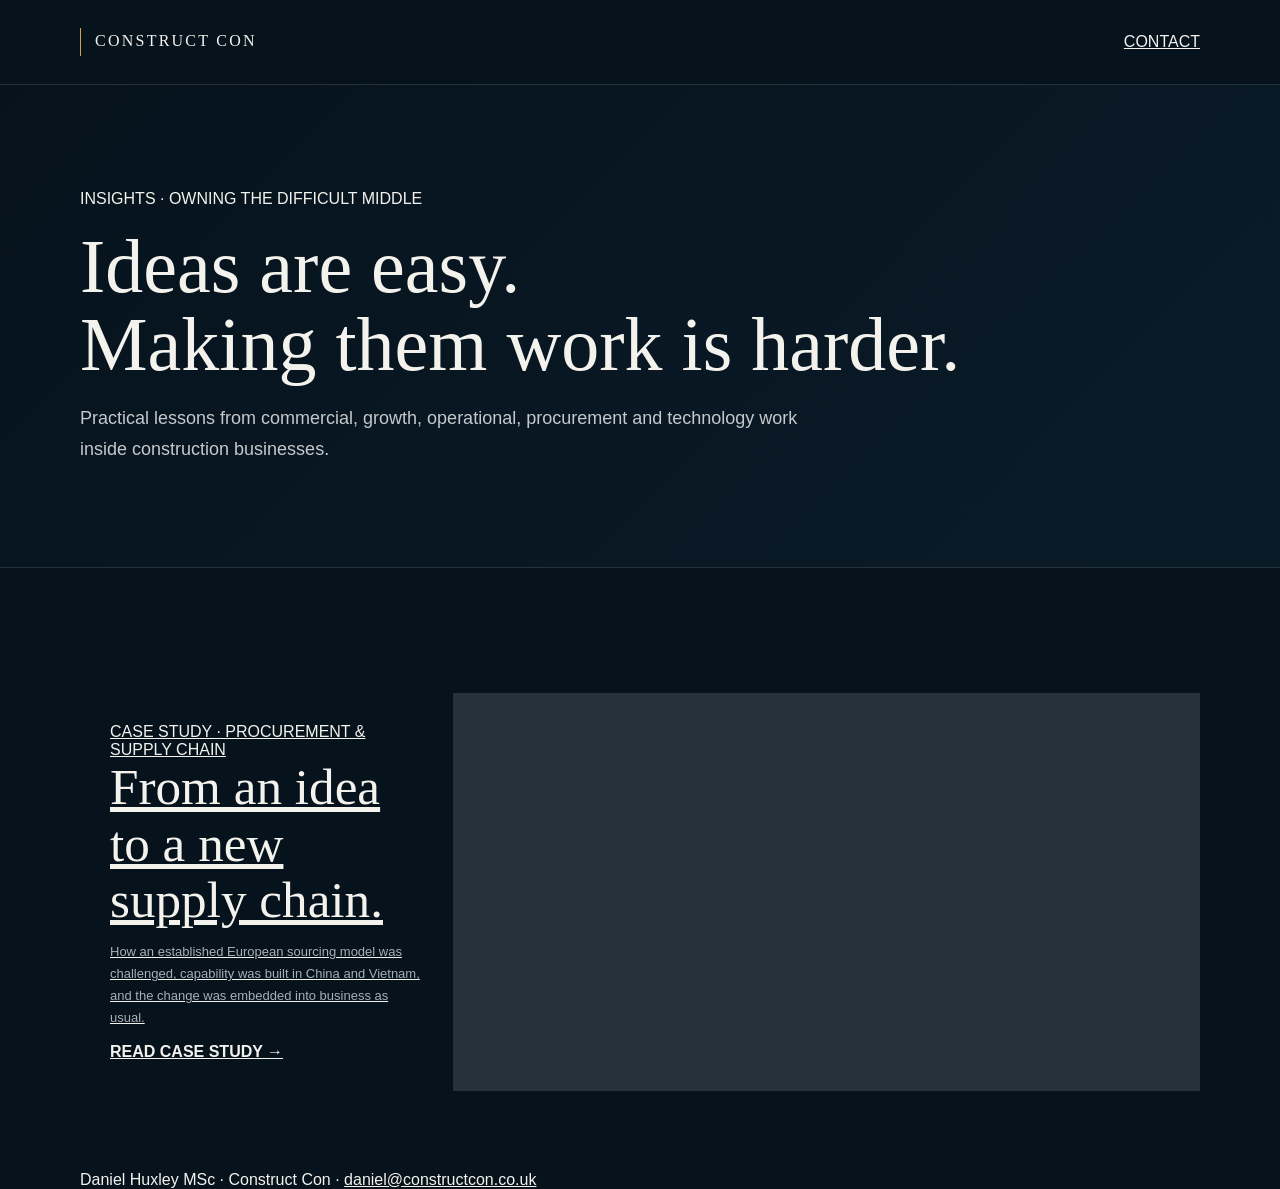
==== insights.html @ 3d90cc9d "Add Construct Con insights hub" ====
<!doctype html><html lang="en-GB"><head><meta charset="utf-8"><meta name="viewport" content="width=device-width,initial-scale=1"><title>Construction Consultancy Insights | Construct Con</title><meta name="description" content="Practical construction consultancy insights on commercial management, procurement, growth, operations and turning change into business as usual."><link rel="canonical" href="https://constructcon.co.uk/insights.html"><link rel="stylesheet" href="seo.css"><meta name="theme-color" content="#06131d"></head><body><header><div class="wrap nav"><a class="brand" href="/"><i></i>CONSTRUCT CON</a><a href="/#contact">CONTACT</a></div></header><main><section class="hero"><div class="wrap"><div class="ey">INSIGHTS · OWNING THE DIFFICULT MIDDLE</div><h1>Ideas are easy.<br>Making them work is harder.</h1><p class="lead">Practical lessons from commercial, growth, operational, procurement and technology work inside construction businesses.</p></div></section><section class="section"><div class="wrap"><div class="cards"><a class="card" href="/insights/difficult-middle-supply-chain.html"><span>CASE STUDY · PROCUREMENT &amp; SUPPLY CHAIN</span><h2>From an idea to a new supply chain.</h2><p>How an established European sourcing model was challenged, capability was built in China and Vietnam, and the change was embedded into business as usual.</p><b>READ CASE STUDY →</b></a></div></div></section></main><footer><div class="wrap">Daniel Huxley MSc · Construct Con · <a href="mailto:daniel@constructcon.co.uk">daniel@constructcon.co.uk</a></div></footer></body></html>
---- seo.css ----
:root{--navy:#06131d;--navy2:#0a1b28;--gold:#cda54b;--white:#f4f2ed;--muted:#a8afb5;--line:rgba(255,255,255,.13)}*{box-sizing:border-box}html{scroll-behavior:smooth}body{margin:0;background:var(--navy);color:var(--white);font-family:Arial,Helvetica,sans-serif}a{color:inherit}.wrap{width:min(1120px,88vw);margin:auto}header{border-bottom:1px solid var(--line);padding:28px 0}.nav{display:flex;justify-content:space-between;align-items:center;gap:30px}.brand{font-family:Georgia,serif;letter-spacing:.14em;text-decoration:none}.brand:before{content:'';display:inline-block;width:1px;height:28px;background:var(--gold);vertical-align:middle;margin-right:14px}.nav nav{display:flex;gap:22px;font-size:10px;letter-spacing:.12em}.nav nav a{text-decoration:none}.hero{padding:105px 0 85px;background:linear-gradient(135deg,var(--navy),var(--navy2))}.eyebrow{color:var(--gold);font-size:10px;letter-spacing:.22em;text-transform:uppercase}.hero h1,h2{font-family:Georgia,serif;font-weight:400}.hero h1{font-size:clamp(45px,6vw,76px);line-height:1.02;max-width:900px;margin:20px 0}.hero p{max-width:760px;color:#c4c9cc;font-size:18px;line-height:1.7}.cta{display:inline-block;margin-top:22px;border:1px solid var(--gold);padding:14px 22px;color:var(--gold);text-decoration:none;font-size:10px;letter-spacing:.15em}.section{padding:80px 0;border-top:1px solid var(--line)}.grid{display:grid;grid-template-columns:.85fr 1.15fr;gap:70px}.section h2{font-size:clamp(34px,4vw,54px);line-height:1.1;margin:0}.copy{color:#bec4c8;line-height:1.85}.cards{display:grid;grid-template-columns:repeat(3,1fr);gap:1px;background:var(--line);margin-top:45px}.card{background:var(--navy);padding:30px}.card h3{font-family:Georgia,serif;font-weight:400;font-size:21px}.card p{color:var(--muted);font-size:13px;line-height:1.7}.gold{color:var(--gold)}.links-row{display:flex;flex-wrap:wrap;gap:12px;margin-top:28px}.links-row a{border:1px solid var(--line);padding:10px 13px;text-decoration:none;color:#c7ccd0;font-size:11px}.footer{padding:50px 0;border-top:1px solid var(--line);color:#929ba2;font-size:11px;line-height:1.8}.footer a{color:var(--gold)}@media(max-width:760px){.nav nav{display:none}.hero{padding:75px 0 60px}.grid{grid-template-columns:1fr;gap:28px}.cards{grid-template-columns:1fr}.section{padding:60px 0}.hero p{font-size:16px}}
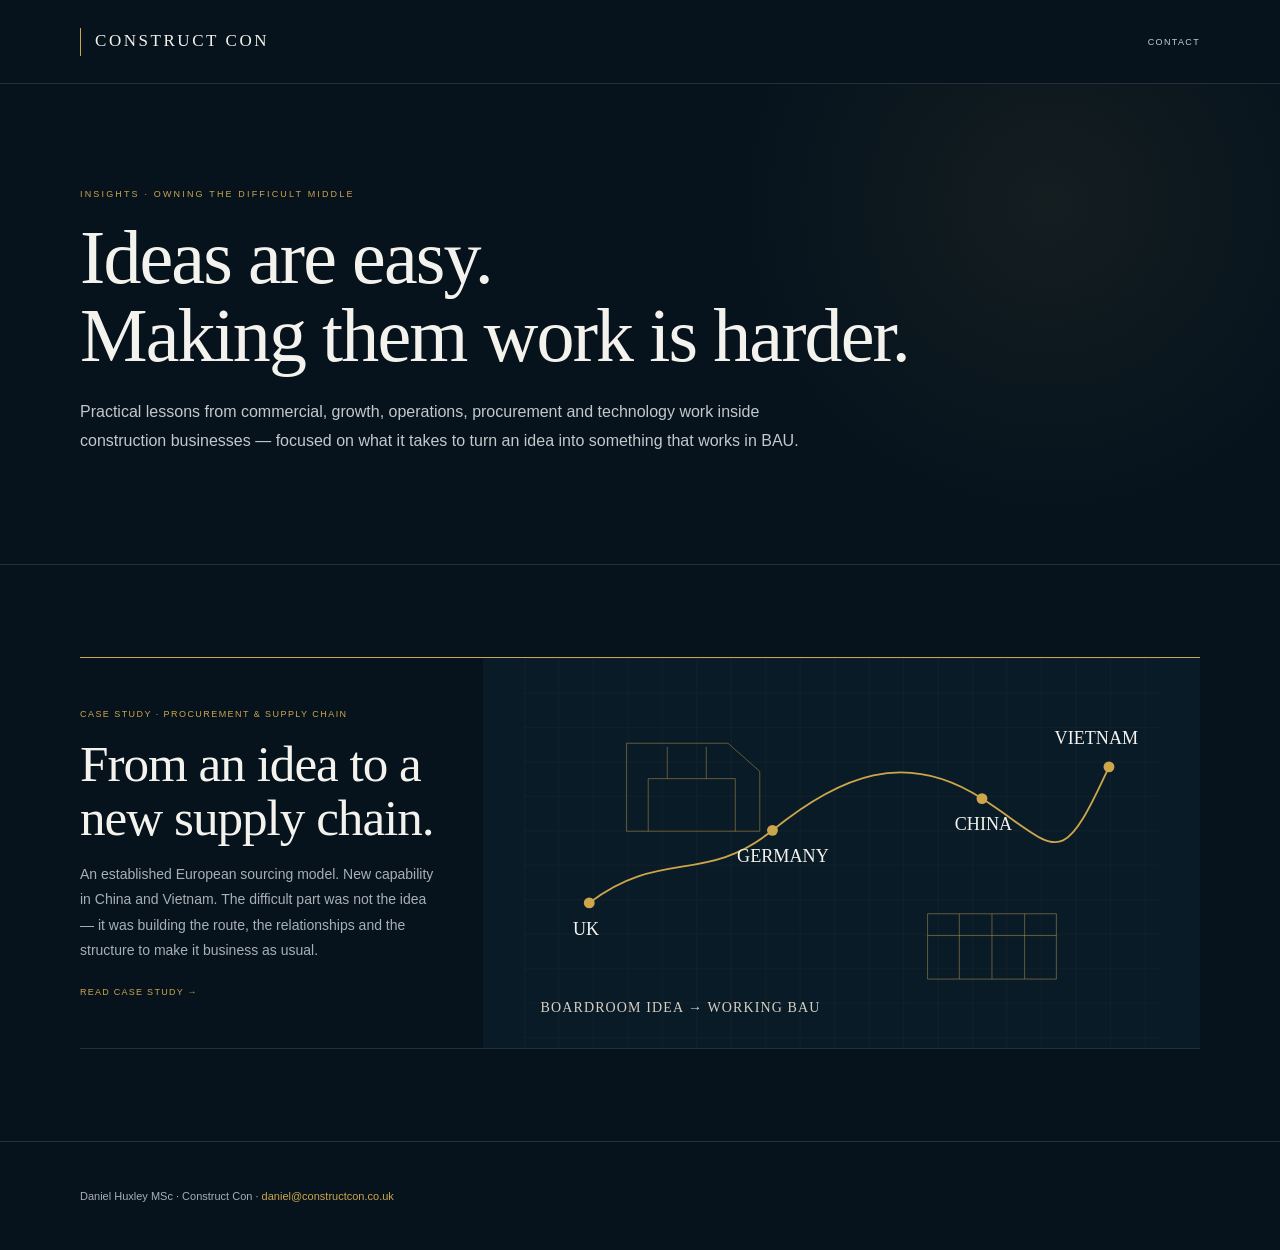
==== commit 4fc4b970: "Refine Insights layout and add themed case study artwork" ====
--- a/insights.html
+++ b/insights.html
@@ -1 +1 @@
-<!doctype html><html lang="en-GB"><head><meta charset="utf-8"><meta name="viewport" content="width=device-width,initial-scale=1"><title>Construction Consultancy Insights | Construct Con</title><meta name="description" content="Practical construction consultancy insights on commercial management, procurement, growth, operations and turning change into business as usual."><link rel="canonical" href="https://constructcon.co.uk/insights.html"><link rel="stylesheet" href="seo.css"><meta name="theme-color" content="#06131d"></head><body><header><div class="wrap nav"><a class="brand" href="/"><i></i>CONSTRUCT CON</a><a href="/#contact">CONTACT</a></div></header><main><section class="hero"><div class="wrap"><div class="ey">INSIGHTS · OWNING THE DIFFICULT MIDDLE</div><h1>Ideas are easy.<br>Making them work is harder.</h1><p class="lead">Practical lessons from commercial, growth, operational, procurement and technology work inside construction businesses.</p></div></section><section class="section"><div class="wrap"><div class="cards"><a class="card" href="/insights/difficult-middle-supply-chain.html"><span>CASE STUDY · PROCUREMENT &amp; SUPPLY CHAIN</span><h2>From an idea to a new supply chain.</h2><p>How an established European sourcing model was challenged, capability was built in China and Vietnam, and the change was embedded into business as usual.</p><b>READ CASE STUDY →</b></a></div></div></section></main><footer><div class="wrap">Daniel Huxley MSc · Construct Con · <a href="mailto:daniel@constructcon.co.uk">daniel@constructcon.co.uk</a></div></footer></body></html>+<!doctype html><html lang="en-GB"><head><meta charset="utf-8"><meta name="viewport" content="width=device-width,initial-scale=1"><title>Construction Consultancy Insights | Construct Con</title><meta name="description" content="Practical construction consultancy insights on commercial management, procurement, growth, operations and turning change into business as usual."><link rel="canonical" href="https://constructcon.co.uk/insights.html"><meta name="theme-color" content="#06131d"><style>:root{--n:#06131d;--n2:#0a1b28;--g:#cda54b;--w:#f4f2ed;--m:#a8afb5;--l:rgba(255,255,255,.12)}*{box-sizing:border-box}body{margin:0;background:var(--n);color:var(--w);font-family:Arial,sans-serif;-webkit-font-smoothing:antialiased}a{color:inherit;text-decoration:none}.wrap{width:min(1120px,88vw);margin:auto}header{height:84px;border-bottom:1px solid var(--l);display:flex;align-items:center}.nav{display:flex;align-items:center;justify-content:space-between}.brand{font:400 17px Georgia,serif;letter-spacing:.15em}.brand:before{content:'';display:inline-block;width:1px;height:28px;background:var(--g);margin-right:14px;vertical-align:middle}.contact{font-size:9px;letter-spacing:.15em;color:#c8cdd0}.hero{padding:105px 0 92px;background:radial-gradient(circle at 82% 25%,rgba(205,165,75,.07),transparent 28%)}.ey{color:var(--g);font-size:9px;letter-spacing:.24em;margin-bottom:20px}.hero h1{font:400 clamp(48px,6vw,76px)/1.02 Georgia,serif;letter-spacing:-.025em;margin:0 0 24px;max-width:900px}.lead{color:#c3c8cb;font-size:16px;line-height:1.8;max-width:720px}.section{padding:92px 0;border-top:1px solid var(--l)}.feature{display:grid;grid-template-columns:.72fr 1.28fr;min-height:390px;border-top:1px solid var(--g);border-bottom:1px solid var(--l)}.feature-copy{padding:42px 42px 42px 0;display:flex;flex-direction:column;justify-content:center}.tag{color:var(--g);font-size:9px;letter-spacing:.16em;line-height:1.5}.feature h2{font:400 clamp(36px,4vw,54px)/1.05 Georgia,serif;margin:15px 0 18px;letter-spacing:-.02em}.feature p{color:var(--m);font-size:14px;line-height:1.8;margin:0 0 24px}.more{color:var(--g);font-size:9px;letter-spacing:.14em}.art{background:var(--n2);position:relative;overflow:hidden;min-height:390px}.art svg{width:100%;height:100%;position:absolute;inset:0}.art-label{position:absolute;left:8%;bottom:8%;font:400 14px Georgia,serif;color:#d6d0c3;letter-spacing:.08em}.footer{padding:48px 0;border-top:1px solid var(--l);color:var(--m);font-size:11px}.footer a{color:var(--g)}@media(max-width:700px){header{height:72px}.hero{padding:72px 0 64px}.feature{grid-template-columns:1fr}.feature-copy{padding:35px 0}.art{min-height:260px}.section{padding:64px 0}}</style></head><body><header><div class="wrap nav"><a class="brand" href="/">CONSTRUCT CON</a><a class="contact" href="/#contact">CONTACT</a></div></header><main><section class="hero"><div class="wrap"><div class="ey">INSIGHTS · OWNING THE DIFFICULT MIDDLE</div><h1>Ideas are easy.<br>Making them work is harder.</h1><p class="lead">Practical lessons from commercial, growth, operations, procurement and technology work inside construction businesses — focused on what it takes to turn an idea into something that works in BAU.</p></div></section><section class="section"><div class="wrap"><a class="feature" href="/insights/difficult-middle-supply-chain.html"><div class="feature-copy"><div class="tag">CASE STUDY · PROCUREMENT &amp; SUPPLY CHAIN</div><h2>From an idea to a new supply chain.</h2><p>An established European sourcing model. New capability in China and Vietnam. The difficult part was not the idea — it was building the route, the relationships and the structure to make it business as usual.</p><span class="more">READ CASE STUDY →</span></div><div class="art" aria-label="Supply chain route illustration"><svg viewBox="0 0 700 430" role="img"><defs><pattern id="grid" width="38" height="38" patternUnits="userSpaceOnUse"><path d="M38 0H0V38" fill="none" stroke="#cda54b" stroke-opacity=".07" stroke-width="1"/></pattern></defs><rect width="700" height="430" fill="#0a1b28"/><rect width="700" height="430" fill="url(#grid)"/><path d="M72 270 C150 210 200 250 274 190 S420 100 505 155 S590 240 645 120" fill="none" stroke="#cda54b" stroke-width="2"/><circle cx="72" cy="270" r="6" fill="#cda54b"/><circle cx="274" cy="190" r="6" fill="#cda54b"/><circle cx="505" cy="155" r="6" fill="#cda54b"/><circle cx="645" cy="120" r="6" fill="#cda54b"/><g fill="#f4f2ed" font-family="Georgia" font-size="20"><text x="54" y="305">UK</text><text x="235" y="225">GERMANY</text><text x="475" y="190">CHINA</text><text x="585" y="95">VIETNAM</text></g><g stroke="#cda54b" stroke-opacity=".5" fill="none"><path d="M445 282h142v72H445z"/><path d="M445 306h142M480 282v72M516 282v72M552 282v72"/><path d="M113 94h112l35 31v66H113z"/><path d="M137 191v-58h96v58M158 133V98M201 133V98"/></g></svg><div class="art-label">BOARDROOM IDEA → WORKING BAU</div></div></a></div></section></main><footer class="footer"><div class="wrap">Daniel Huxley MSc · Construct Con · <a href="mailto:daniel@constructcon.co.uk">daniel@constructcon.co.uk</a></div></footer></body></html>
